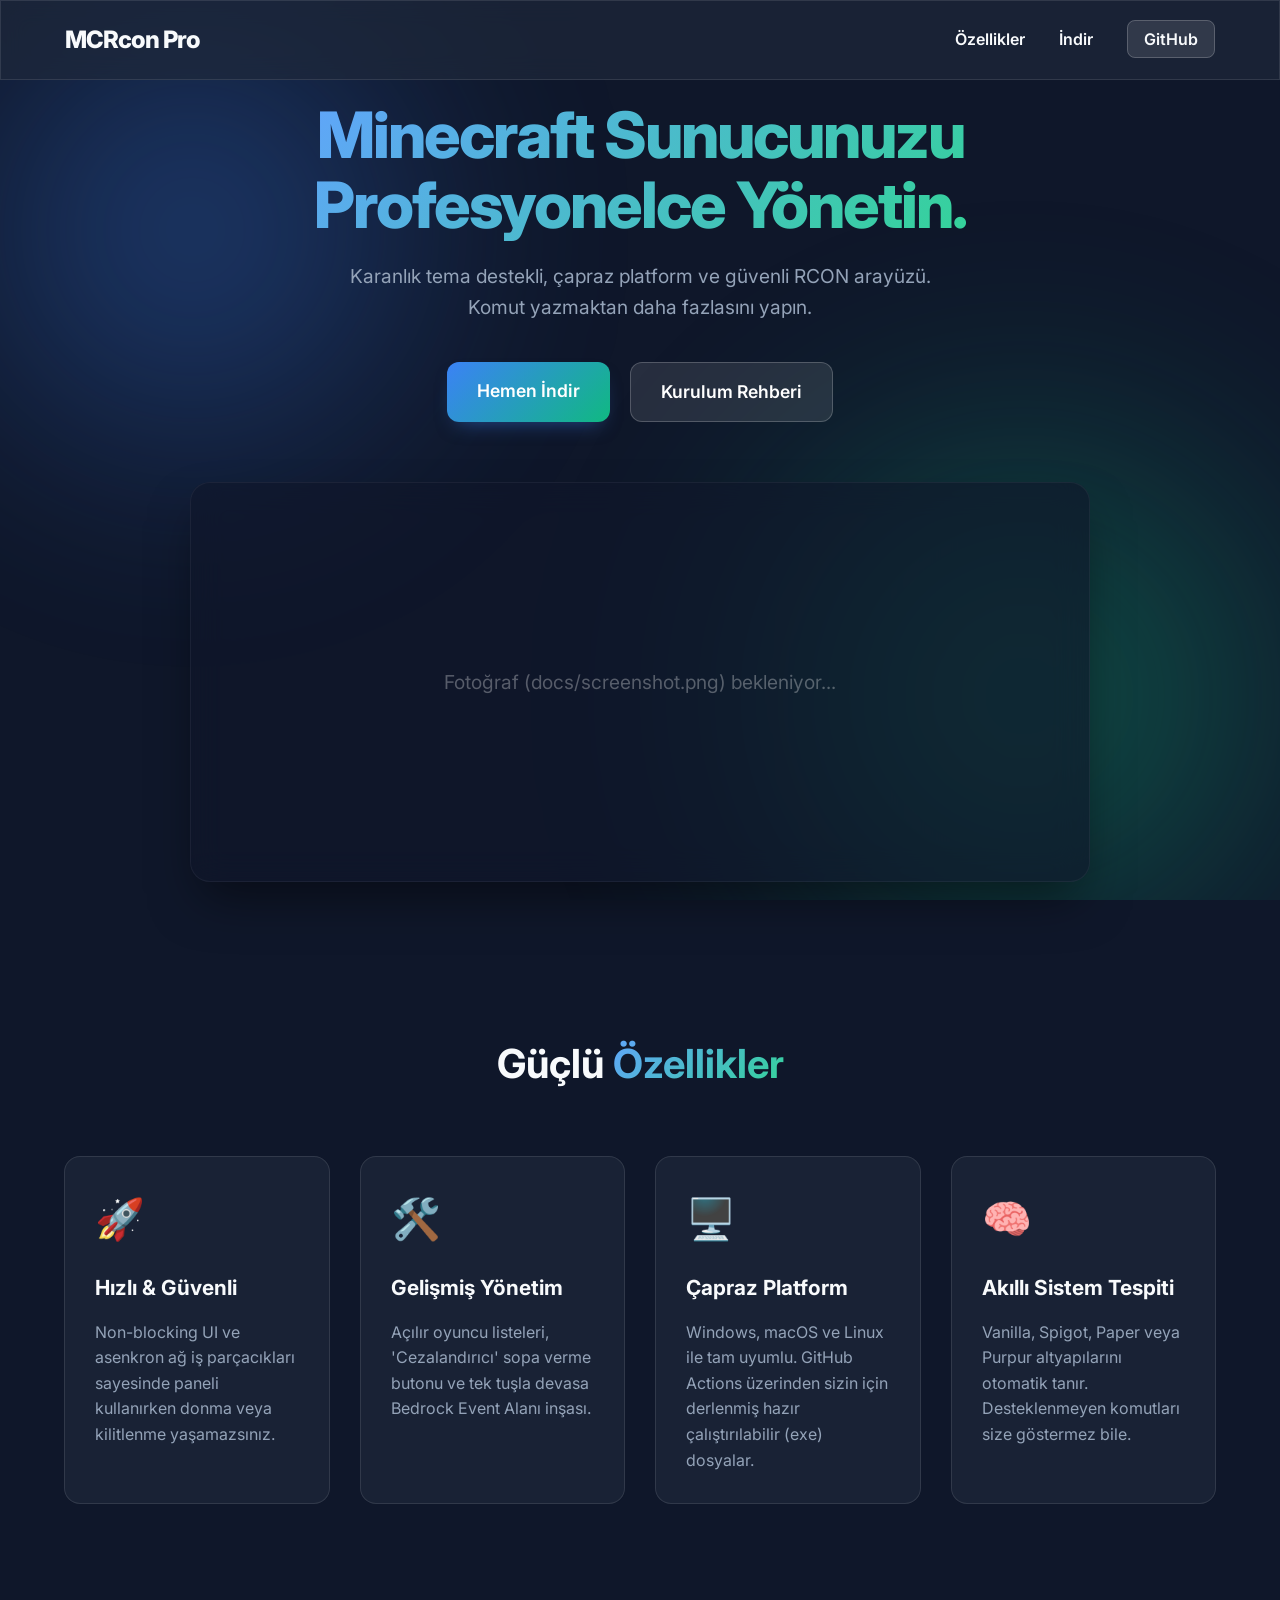
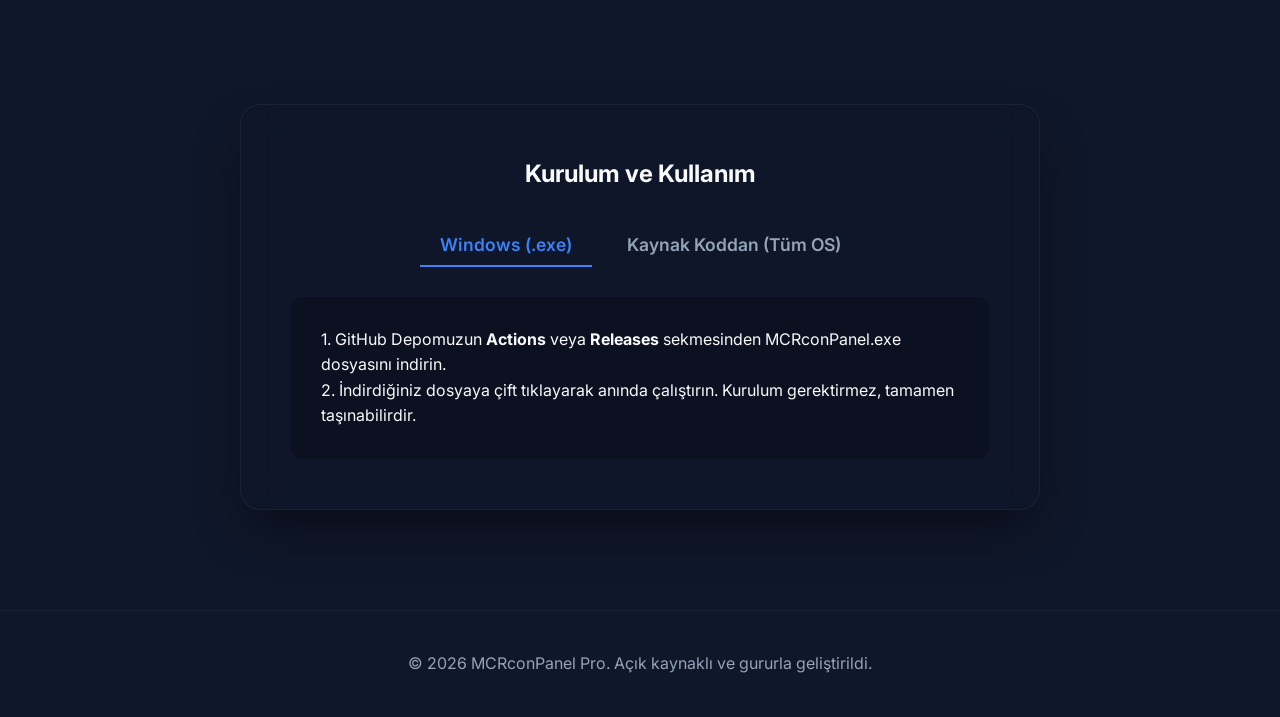
==== index.html @ b826a349 "Tanıtım web sitesi eklendi" ====
<!DOCTYPE html>
<html lang="tr">
<head>
    <meta charset="UTF-8">
    <meta name="viewport" content="width=device-width, initial-scale=1.0">
    <title>MCRcon Panel Pro</title>
    <link href="https://fonts.googleapis.com/css2?family=Inter:wght@300;400;600;800&display=swap" rel="stylesheet">
    <link rel="stylesheet" href="style.css">
    <link rel="icon" href="favicon.ico" type="image/x-icon">
</head>
<body>
    <div class="background-effects">
        <div class="glow glow-1"></div>
        <div class="glow glow-2"></div>
    </div>

    <nav class="navbar glass">
        <div class="logo">MCRcon Pro</div>
        <div class="nav-links">
            <a href="#features">Özellikler</a>
            <a href="#download">İndir</a>
            <a href="https://github.com/" target="_blank" class="github-btn">GitHub</a>
        </div>
    </nav>

    <header class="hero">
        <div class="hero-content">
            <h1 class="gradient-text">Minecraft Sunucunuzu<br>Profesyonelce Yönetin.</h1>
            <p>Karanlık tema destekli, çapraz platform ve güvenli RCON arayüzü. Komut yazmaktan daha fazlasını yapın.</p>
            <div class="hero-buttons">
                <a href="#download" class="btn btn-primary">Hemen İndir</a>
                <a href="#installation" class="btn btn-secondary">Kurulum Rehberi</a>
            </div>
        </div>
        <div class="hero-image glass-panel">
            <img src="screenshot.png" alt="MCRcon Panel Pro Ekran Görüntüsü Gelecek" id="app-preview" onerror="this.style.opacity=0">
        </div>
    </header>

    <section id="features" class="features-section">
        <h2>Güçlü <span class="gradient-text">Özellikler</span></h2>
        <div class="features-grid">
            <div class="feature-card glass">
                <div class="icon">🚀</div>
                <h3>Hızlı & Güvenli</h3>
                <p>Non-blocking UI ve asenkron ağ iş parçacıkları sayesinde paneli kullanırken donma veya kilitlenme yaşamazsınız.</p>
            </div>
            <div class="feature-card glass">
                <div class="icon">🛠️</div>
                <h3>Gelişmiş Yönetim</h3>
                <p>Açılır oyuncu listeleri, 'Cezalandırıcı' sopa verme butonu ve tek tuşla devasa Bedrock Event Alanı inşası.</p>
            </div>
            <div class="feature-card glass">
                <div class="icon">🖥️</div>
                <h3>Çapraz Platform</h3>
                <p>Windows, macOS ve Linux ile tam uyumlu. GitHub Actions üzerinden sizin için derlenmiş hazır çalıştırılabilir (exe) dosyalar.</p>
            </div>
            <div class="feature-card glass">
                <div class="icon">🧠</div>
                <h3>Akıllı Sistem Tespiti</h3>
                <p>Vanilla, Spigot, Paper veya Purpur altyapılarını otomatik tanır. Desteklenmeyen komutları size göstermez bile.</p>
            </div>
        </div>
    </section>

    <section id="download" class="install-section glass-panel">
        <h2>Kurulum ve Kullanım</h2>
        <div class="tabs">
            <button class="tab-btn active" onclick="showTab('exe')">Windows (.exe)</button>
            <button class="tab-btn" onclick="showTab('python')">Kaynak Koddan (Tüm OS)</button>
        </div>
        
        <div id="exe" class="tab-content active">
            <p>1. GitHub Depomuzun <b>Actions</b> veya <b>Releases</b> sekmesinden <code>MCRconPanel.exe</code> dosyasını indirin.</p>
            <p>2. İndirdiğiniz dosyaya çift tıklayarak anında çalıştırın. Kurulum gerektirmez, tamamen taşınabilirdir.</p>
        </div>
        
        <div id="python" class="tab-content" style="display: none;">
            <p>Eğer geliştiriciyseniz, bilgisayarınızda Python yüklüyse şu adımları izleyin:</p>
            <div class="code-block">
                <pre><code># Gerekli kütüphaneleri kurun
pip install customtkinter mcrcon

# Paneli başlatın
python main.py</code></pre>
            </div>
        </div>
    </section>

    <footer>
        <p>&copy; 2026 MCRconPanel Pro. Açık kaynaklı ve gururla geliştirildi.</p>
    </footer>

    <script src="app.js"></script>
</body>
</html>
---- style.css ----
:root {
    --bg-color: #0f172a;
    --text-primary: #f8fafc;
    --text-secondary: #94a3b8;
    --accent-blue: #3b82f6;
    --accent-green: #10b981;
    --glass-bg: rgba(30, 41, 59, 0.7);
    --glass-border: rgba(255, 255, 255, 0.1);
}

* {
    margin: 0;
    padding: 0;
    box-sizing: border-box;
    font-family: 'Inter', sans-serif;
}

body {
    background-color: var(--bg-color);
    color: var(--text-primary);
    overflow-x: hidden;
    line-height: 1.6;
}

/* Background Effects */
.background-effects {
    position: fixed;
    top: 0; left: 0; width: 100vw; height: 100vh;
    z-index: -1;
    overflow: hidden;
}

.glow {
    position: absolute;
    border-radius: 50%;
    filter: blur(100px);
    opacity: 0.4;
    animation: float 10s infinite alternate ease-in-out;
}

.glow-1 {
    top: -10%; left: -10%;
    width: 50vw; height: 50vw;
    background: radial-gradient(circle, var(--accent-blue) 0%, transparent 70%);
}

.glow-2 {
    bottom: -20%; right: -10%;
    width: 60vw; height: 60vw;
    background: radial-gradient(circle, var(--accent-green) 0%, transparent 70%);
    animation-delay: -5s;
}

@keyframes float {
    0% { transform: translate(0, 0); }
    100% { transform: translate(30px, 30px); }
}

/* Glassmorphism Utilities */
.glass {
    background: var(--glass-bg);
    backdrop-filter: blur(12px);
    -webkit-backdrop-filter: blur(12px);
    border: 1px solid var(--glass-border);
}

.glass-panel {
    background: rgba(15, 23, 42, 0.6);
    backdrop-filter: blur(16px);
    border: 1px solid rgba(255, 255, 255, 0.05);
    border-radius: 20px;
    box-shadow: 0 25px 50px -12px rgba(0, 0, 0, 0.5);
}

/* Navbar */
.navbar {
    position: fixed;
    top: 0; width: 100%;
    padding: 20px 5%;
    display: flex;
    justify-content: space-between;
    align-items: center;
    z-index: 100;
}

.logo {
    font-size: 1.5rem;
    font-weight: 800;
    letter-spacing: -1px;
}

.nav-links a {
    color: var(--text-primary);
    text-decoration: none;
    margin-left: 30px;
    font-weight: 600;
    transition: color 0.3s;
}

.nav-links a:hover {
    color: var(--accent-blue);
}

.github-btn {
    padding: 8px 16px;
    border-radius: 8px;
    background: rgba(255, 255, 255, 0.1);
    border: 1px solid rgba(255, 255, 255, 0.2);
}

/* Typography */
.gradient-text {
    background: linear-gradient(135deg, #60a5fa, #34d399);
    -webkit-background-clip: text;
    -webkit-text-fill-color: transparent;
}

/* Hero Section */
.hero {
    min-height: 100vh;
    display: flex;
    flex-direction: column;
    align-items: center;
    justify-content: center;
    text-align: center;
    padding: 100px 20px 50px;
}

.hero-content h1 {
    font-size: 4rem;
    font-weight: 800;
    line-height: 1.1;
    margin-bottom: 20px;
    letter-spacing: -2px;
}

.hero-content p {
    font-size: 1.2rem;
    color: var(--text-secondary);
    max-width: 600px;
    margin: 0 auto 40px;
}

.hero-buttons {
    display: flex;
    gap: 20px;
    justify-content: center;
    margin-bottom: 60px;
}

.btn {
    padding: 15px 30px;
    border-radius: 12px;
    font-weight: 600;
    font-size: 1.1rem;
    text-decoration: none;
    transition: all 0.3s;
    cursor: pointer;
    border: none;
}

.btn-primary {
    background: linear-gradient(135deg, #3b82f6, #10b981);
    color: white;
    box-shadow: 0 10px 20px -10px rgba(59, 130, 246, 0.5);
}

.btn-primary:hover {
    transform: translateY(-3px);
    box-shadow: 0 15px 25px -10px rgba(59, 130, 246, 0.7);
}

.btn-secondary {
    background: rgba(255, 255, 255, 0.1);
    color: white;
    border: 1px solid rgba(255, 255, 255, 0.2);
}

.btn-secondary:hover {
    background: rgba(255, 255, 255, 0.15);
}

.hero-image {
    width: 80%;
    max-width: 900px;
    height: 400px;
    padding: 10px;
    display: flex;
    align-items: center;
    justify-content: center;
    position: relative;
    overflow: hidden;
}

.hero-image::after {
    content: "Fotoğraf (docs/screenshot.png) bekleniyor...";
    position: absolute;
    color: rgba(255,255,255,0.3);
    font-size: 1.2rem;
}

#app-preview {
    width: 100%;
    height: 100%;
    object-fit: cover;
    border-radius: 12px;
    z-index: 2;
}

/* Features */
.features-section {
    padding: 100px 5%;
    text-align: center;
}

.features-section h2 {
    font-size: 2.5rem;
    margin-bottom: 60px;
}

.features-grid {
    display: grid;
    grid-template-columns: repeat(auto-fit, minmax(250px, 1fr));
    gap: 30px;
    max-width: 1200px;
    margin: 0 auto;
}

.feature-card {
    padding: 30px;
    border-radius: 16px;
    text-align: left;
    transition: transform 0.3s;
}

.feature-card:hover {
    transform: translateY(-10px);
}

.feature-card .icon {
    font-size: 2.5rem;
    margin-bottom: 20px;
}

.feature-card h3 {
    font-size: 1.3rem;
    margin-bottom: 15px;
}

.feature-card p {
    color: var(--text-secondary);
}

/* Install Section */
.install-section {
    max-width: 800px;
    margin: 100px auto;
    padding: 50px;
    text-align: center;
}

.tabs {
    display: flex;
    justify-content: center;
    gap: 15px;
    margin: 30px 0;
}

.tab-btn {
    background: none;
    border: none;
    color: var(--text-secondary);
    font-size: 1.1rem;
    font-weight: 600;
    cursor: pointer;
    padding: 10px 20px;
    border-bottom: 2px solid transparent;
    transition: all 0.3s;
}

.tab-btn.active {
    color: var(--accent-blue);
    border-bottom: 2px solid var(--accent-blue);
}

.tab-content {
    text-align: left;
    background: rgba(0, 0, 0, 0.2);
    padding: 30px;
    border-radius: 12px;
}

.code-block {
    background: #0f172a;
    padding: 15px;
    border-radius: 8px;
    margin-top: 15px;
    border: 1px solid rgba(255,255,255,0.1);
}

.code-block pre {
    color: #a5b4fc;
    font-family: monospace;
    overflow-x: auto;
}

footer {
    text-align: center;
    padding: 40px;
    color: var(--text-secondary);
    border-top: 1px solid rgba(255,255,255,0.05);
}

@media (max-width: 768px) {
    .hero-content h1 { font-size: 2.5rem; }
    .hero-image { height: 300px; width: 95%; }
}
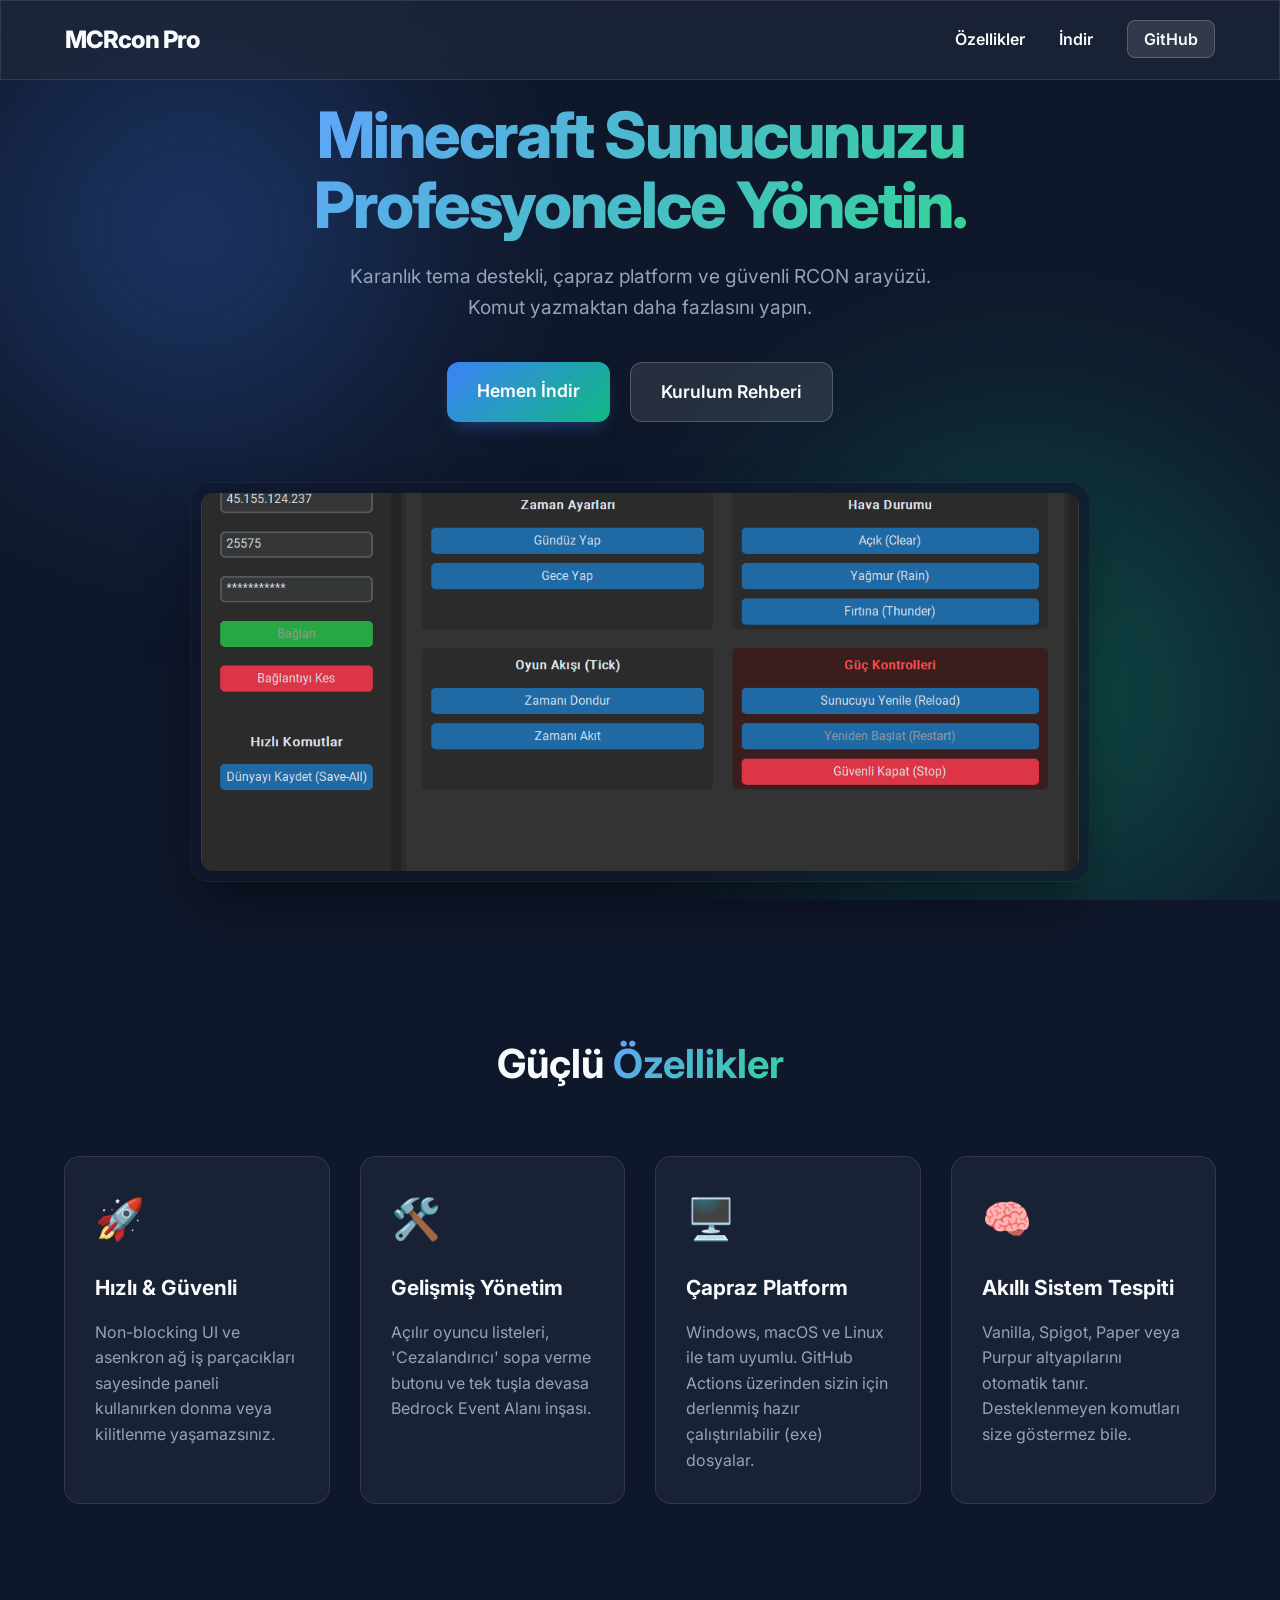
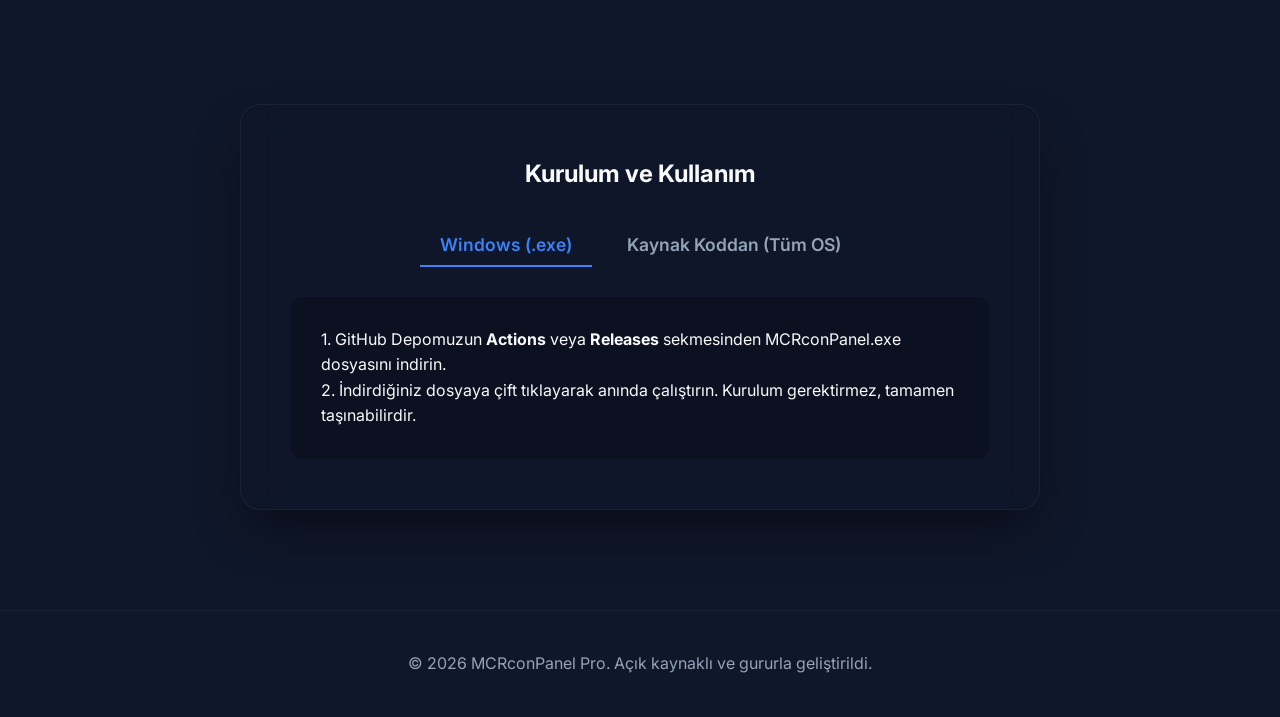
==== commit b69adc47: "Fix download button links" ====
--- a/index.html
+++ b/index.html
@@ -18,7 +18,7 @@
         <div class="logo">MCRcon Pro</div>
         <div class="nav-links">
             <a href="#features">Özellikler</a>
-            <a href="#download">İndir</a>
+            <a href="download/">İndir</a>
             <a href="https://github.com/" target="_blank" class="github-btn">GitHub</a>
         </div>
     </nav>
@@ -28,7 +28,7 @@
             <h1 class="gradient-text">Minecraft Sunucunuzu<br>Profesyonelce Yönetin.</h1>
             <p>Karanlık tema destekli, çapraz platform ve güvenli RCON arayüzü. Komut yazmaktan daha fazlasını yapın.</p>
             <div class="hero-buttons">
-                <a href="#download" class="btn btn-primary">Hemen İndir</a>
+                <a href="download/" class="btn btn-primary">Hemen İndir</a>
                 <a href="#installation" class="btn btn-secondary">Kurulum Rehberi</a>
             </div>
         </div>
@@ -63,7 +63,7 @@
         </div>
     </section>
 
-    <section id="download" class="install-section glass-panel">
+    <section id="installation" class="install-section glass-panel">
         <h2>Kurulum ve Kullanım</h2>
         <div class="tabs">
             <button class="tab-btn active" onclick="showTab('exe')">Windows (.exe)</button>
